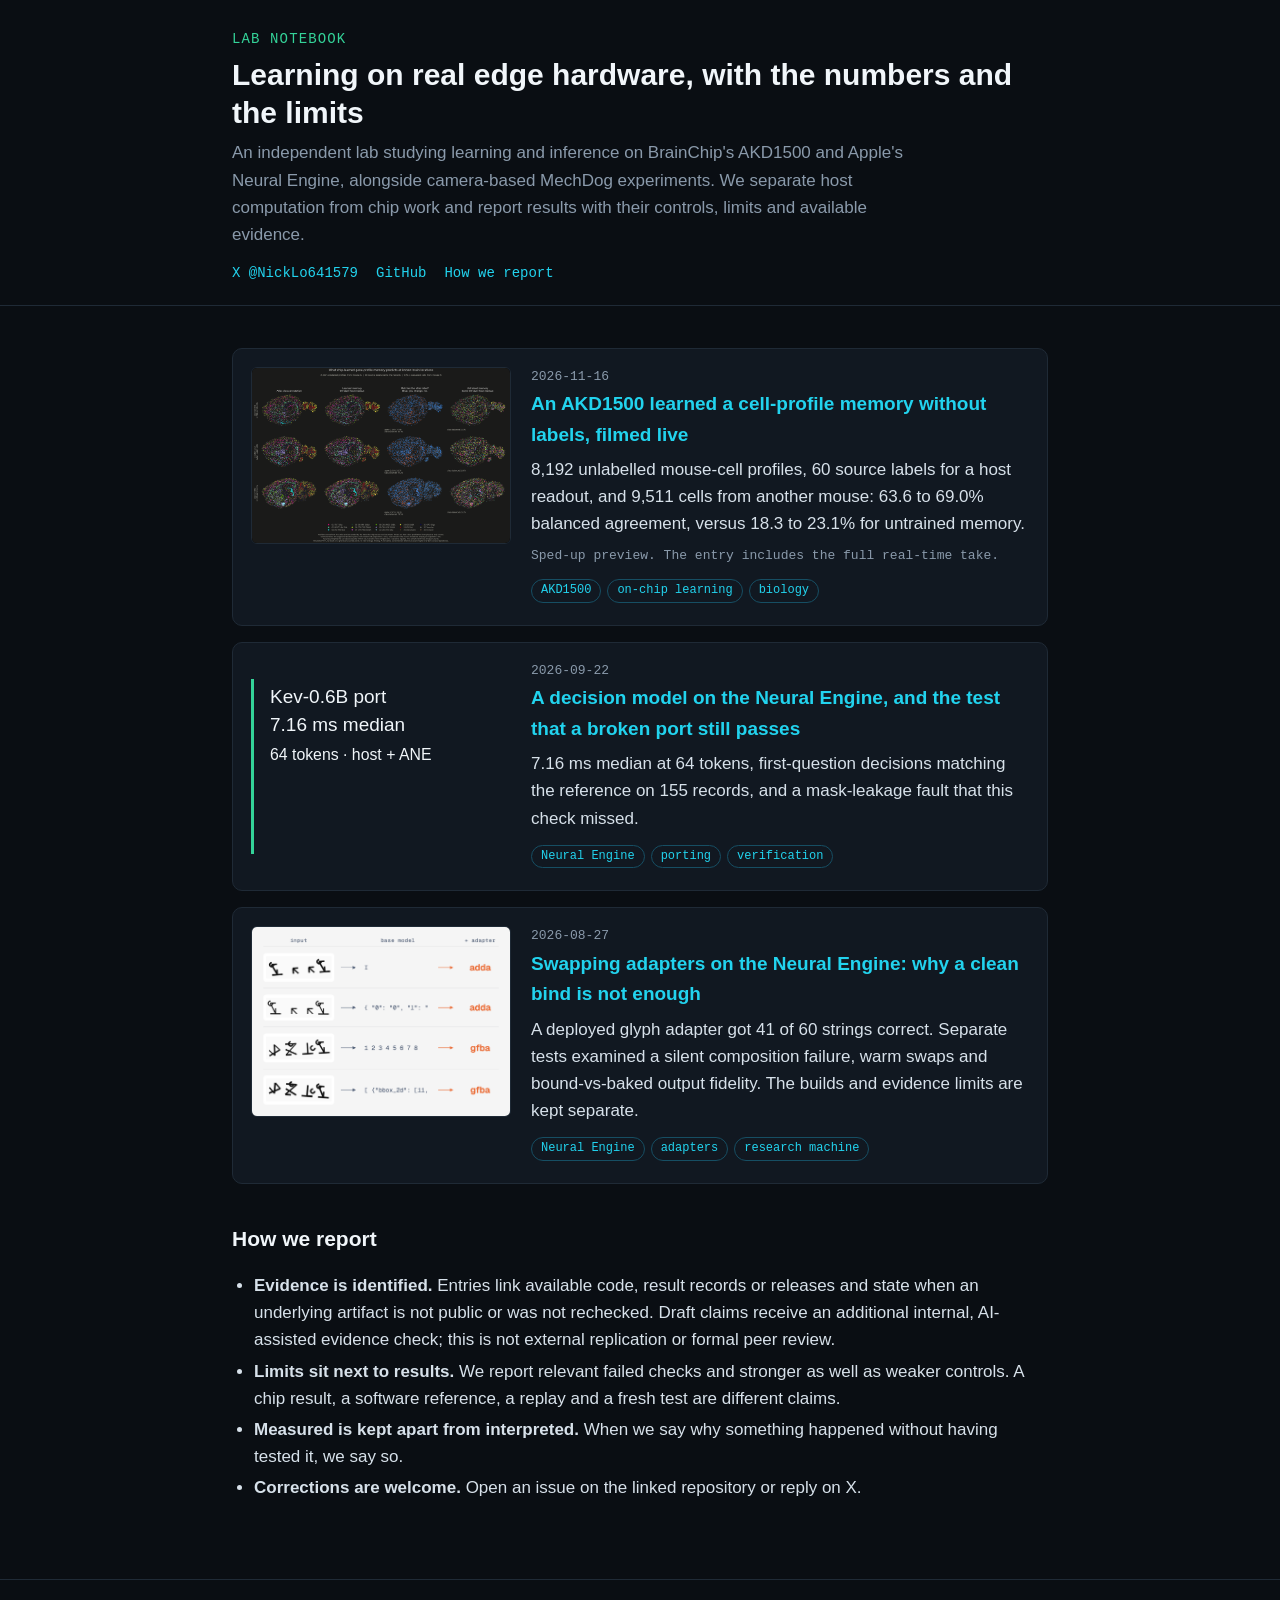
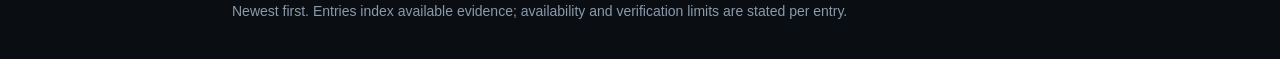
==== index.html @ 0fb78d9e "Lab notebook: first three entries AKD1500 label-free cell-profile memory (live capture), Kev-0.6B on" ====
<!doctype html>
<html lang="en">
<head>
<meta charset="utf-8">
<meta name="viewport" content="width=device-width, initial-scale=1">
<title>Lab notebook · learning on real edge hardware</title>
<meta name="description" content="An independent lab studying learning and inference on edge hardware, with camera-based MechDog experiments, source records and explicit limits.">
<meta property="og:title" content="Lab notebook · learning on real edge hardware">
<meta property="og:image" content="https://midasmulli.github.io/lab-notebook/assets/akd-atlas-live/atlas_map.png">
<link rel="stylesheet" href="style.css">
</head>
<body>
<header class="site"><div class="wrap">
  <div class="name">Lab notebook</div>
  <h1>Learning on real edge hardware, with the numbers and the limits</h1>
  <p>An independent lab studying learning and inference on BrainChip's AKD1500 and Apple's Neural Engine, alongside camera-based MechDog experiments. We separate host computation from chip work and report results with their controls, limits and available evidence.</p>
  <nav><a href="https://x.com/NickLo641579">X @NickLo641579</a><a href="https://github.com/MidasMulli">GitHub</a><a href="#how">How we report</a></nav>
</div></header>
<main><div class="wrap">

<article class="entry-card">
  <a href="entries/2026-11-16-akd1500-label-free-atlas/"><video src="assets/akd-atlas-live/preview.mp4" poster="assets/akd-atlas-live/atlas_map.png" autoplay muted loop playsinline aria-label="Sped-up preview of the live AKD1500 capture"></video></a>
  <div>
    <div class="date">2026-11-16</div>
    <h2><a href="entries/2026-11-16-akd1500-label-free-atlas/">An AKD1500 learned a cell-profile memory without labels, filmed live</a></h2>
    <p>8,192 unlabelled mouse-cell profiles, 60 source labels for a host readout, and 9,511 cells from another mouse: 63.6 to 69.0% balanced agreement, versus 18.3 to 23.1% for untrained memory.</p><p class="meta">Sped-up preview. The entry includes the full real-time take.</p>
    <span class="tag">AKD1500</span><span class="tag">on-chip learning</span><span class="tag">biology</span>
  </div>
</article>

<article class="entry-card">
  <a href="entries/2026-09-22-kev-on-the-neural-engine/" class="claim">Kev-0.6B port<br>7.16 ms median<br><small>64 tokens · host + ANE</small></a>
  <div>
    <div class="date">2026-09-22</div>
    <h2><a href="entries/2026-09-22-kev-on-the-neural-engine/">A decision model on the Neural Engine, and the test that a broken port still passes</a></h2>
    <p>7.16 ms median at 64 tokens, first-question decisions matching the reference on 155 records, and a mask-leakage fault that this check missed.</p>
    <span class="tag">Neural Engine</span><span class="tag">porting</span><span class="tag">verification</span>
  </div>
</article>

<article class="entry-card">
  <a href="entries/2026-08-27-adapters-operator-form/"><img src="assets/ane-adapters/decode_strip.png" alt="Selected successful glyph-decode examples from the deployed adapter"></a>
  <div>
    <div class="date">2026-08-27</div>
    <h2><a href="entries/2026-08-27-adapters-operator-form/">Swapping adapters on the Neural Engine: why a clean bind is not enough</a></h2>
    <p>A deployed glyph adapter got 41 of 60 strings correct. Separate tests examined a silent composition failure, warm swaps and bound-vs-baked output fidelity. The builds and evidence limits are kept separate.</p>
    <span class="tag">Neural Engine</span><span class="tag">adapters</span><span class="tag">research machine</span>
  </div>
</article>

<h2 id="how">How we report</h2>
<ul>
  <li><b>Evidence is identified.</b> Entries link available code, result records or releases and state when an underlying artifact is not public or was not rechecked. Draft claims receive an additional internal, AI-assisted evidence check; this is not external replication or formal peer review.</li>
  <li><b>Limits sit next to results.</b> We report relevant failed checks and stronger as well as weaker controls. A chip result, a software reference, a replay and a fresh test are different claims.</li>
  <li><b>Measured is kept apart from interpreted.</b> When we say why something happened without having tested it, we say so.</li>
  <li><b>Corrections are welcome.</b> Open an issue on the linked repository or reply on X.</li>
</ul>

</div></main>
<footer><div class="wrap">Newest first. Entries index available evidence; availability and verification limits are stated per entry.</div></footer>
</body>
</html>
---- style.css ----
:root {
  --bg: #0a0e13; --panel: #111821; --line: #1f2a36; --text: #d7e1ea; --muted: #8a9aab;
  --cyan: #22d3ee; --green: #34d399; --amber: #fbbf24; --mono: ui-monospace, SFMono-Regular, Menlo, Consolas, monospace;
}
* { box-sizing: border-box; }
html { background: var(--bg); }
body { margin: 0; color: var(--text); font: 17px/1.6 -apple-system, BlinkMacSystemFont, "Segoe UI", Inter, Roboto, sans-serif; }
a { color: var(--cyan); text-decoration: none; }
a:hover { text-decoration: underline; }
.wrap { max-width: 860px; margin: 0 auto; padding: 0 22px; }
header.site { border-bottom: 1px solid var(--line); padding: 28px 0 20px; }
header.site .name { font-family: var(--mono); font-size: 14px; letter-spacing: .08em; color: var(--green); text-transform: uppercase; }
header.site h1 { margin: 6px 0 8px; font-size: 30px; line-height: 1.25; color: #f1f6fa; }
header.site p { margin: 0; color: var(--muted); max-width: 680px; }
header.site nav { margin-top: 14px; font-family: var(--mono); font-size: 14px; }
header.site nav a { margin-right: 18px; }
main { padding: 26px 0 60px; }
h2 { font-size: 21px; margin: 38px 0 12px; color: #f1f6fa; }
h3 { font-size: 17px; margin: 26px 0 8px; color: var(--green); font-family: var(--mono); font-weight: 600; letter-spacing: .02em; }
.entry-card { display: grid; grid-template-columns: 260px 1fr; gap: 20px; padding: 18px; margin: 16px 0; background: var(--panel); border: 1px solid var(--line); border-radius: 10px; }
.entry-card img, .entry-card video { width: 100%; border-radius: 6px; border: 1px solid var(--line); background: #000; display: block; }
.entry-card .date, .meta { font-family: var(--mono); font-size: 13px; color: var(--muted); }
.entry-card h2 { margin: 2px 0 6px; font-size: 19px; }
.entry-card p { margin: 0 0 8px; }
.tag { display: inline-block; font-family: var(--mono); font-size: 12px; color: var(--cyan); border: 1px solid #164e63; border-radius: 999px; padding: 1px 9px; margin: 0 6px 4px 0; }
.claim { font-size: 19px; line-height: 1.5; color: #f1f6fa; border-left: 3px solid var(--green); padding: 4px 0 4px 16px; margin: 18px 0; }
figure { margin: 18px 0; }
figure img, figure video { width: 100%; border-radius: 8px; border: 1px solid var(--line); background: #000; display: block; }
figcaption { font-size: 14px; color: var(--muted); margin-top: 6px; }
table { border-collapse: collapse; width: 100%; margin: 12px 0; font-size: 15px; }
th, td { border-bottom: 1px solid var(--line); padding: 8px 10px; text-align: left; }
th { color: var(--muted); font-weight: 600; font-family: var(--mono); font-size: 13px; }
td.num, th.num { text-align: right; font-family: var(--mono); }
.limits { background: #17130a; border: 1px solid #4a3b12; border-radius: 8px; padding: 6px 18px; }
.limits h3 { color: var(--amber); }
ul { padding-left: 22px; }
li { margin: 4px 0; }
code { font-family: var(--mono); font-size: 14px; background: #0e151d; border: 1px solid var(--line); border-radius: 4px; padding: 1px 5px; }
footer { border-top: 1px solid var(--line); padding: 20px 0 40px; color: var(--muted); font-size: 14px; }
@media (max-width: 680px) { .entry-card { grid-template-columns: 1fr; } header.site h1 { font-size: 25px; } }
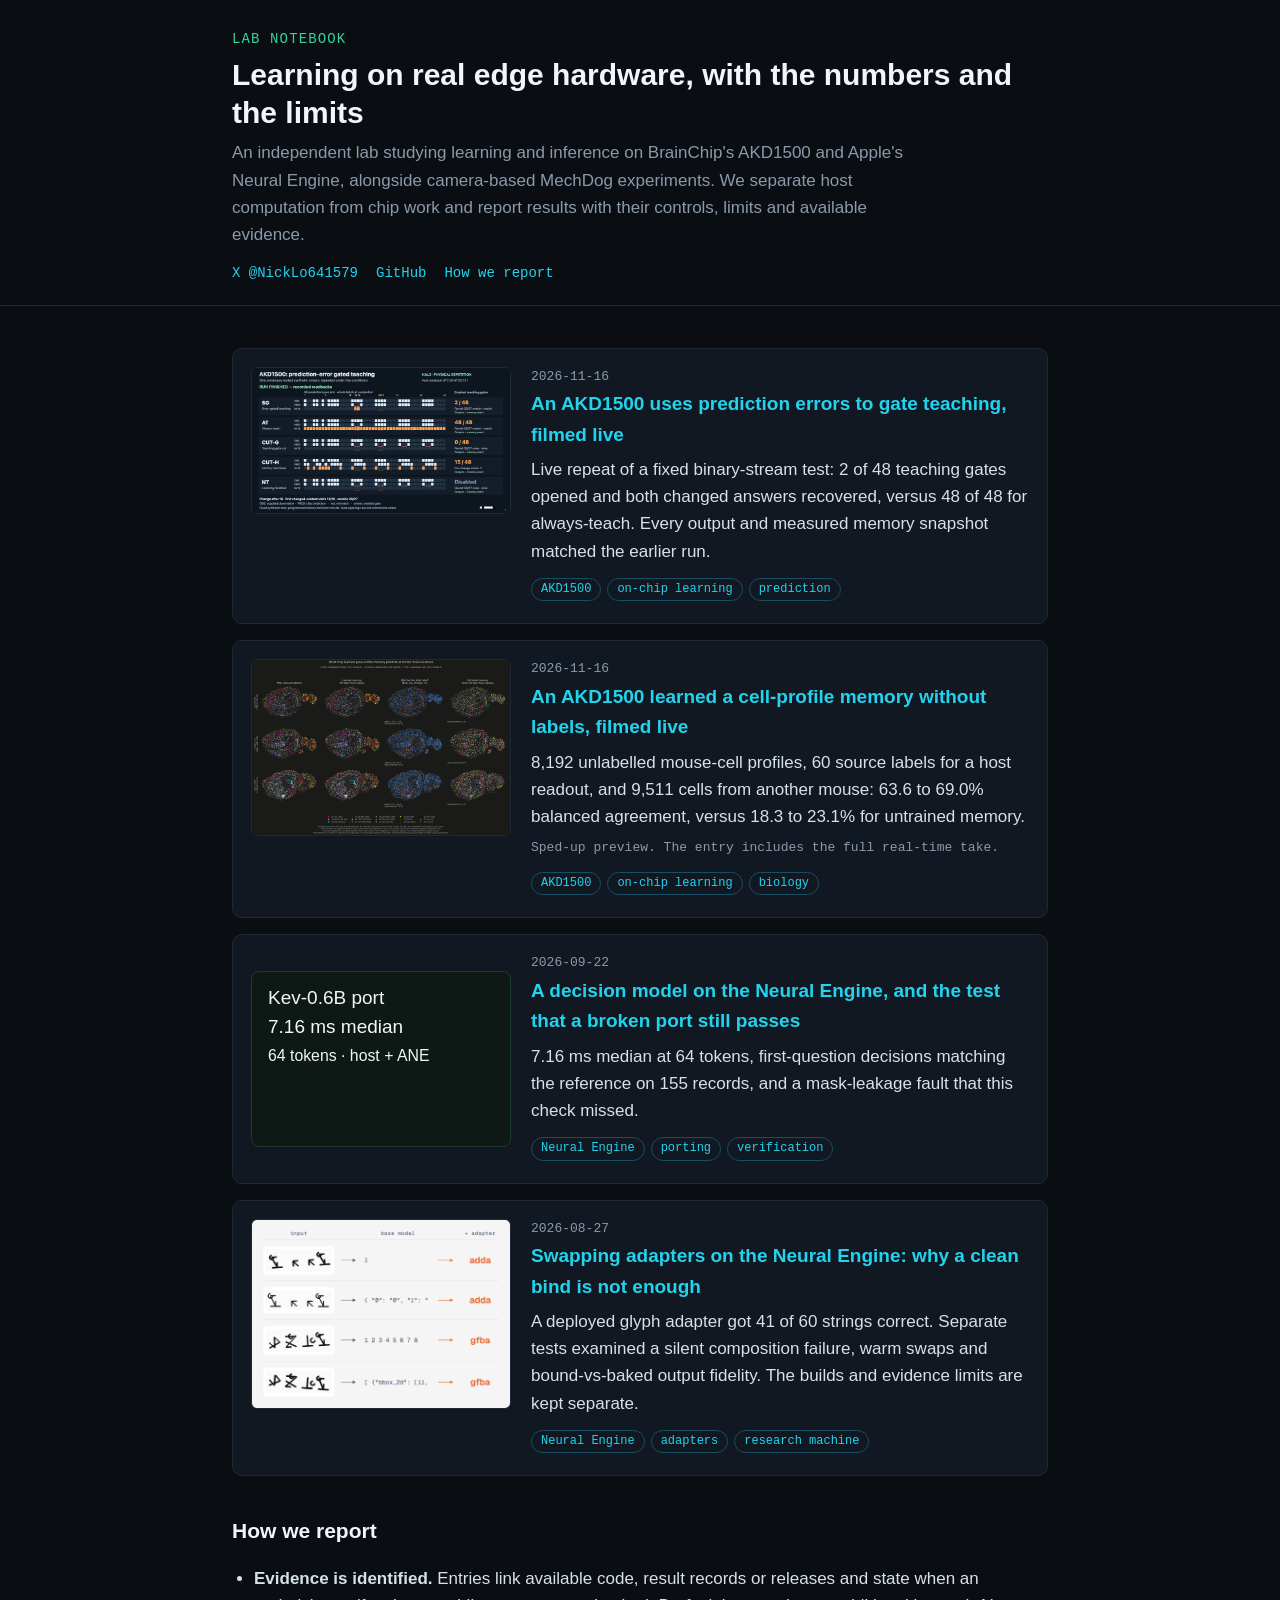
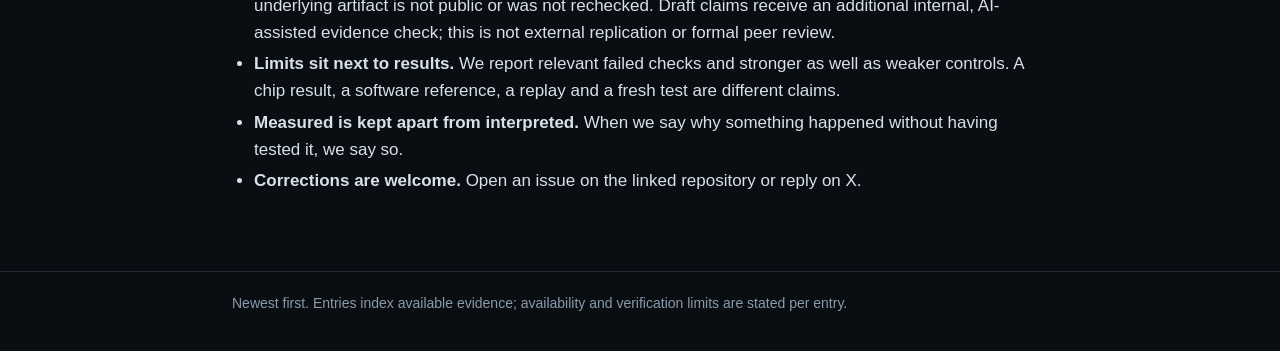
==== commit 36693bfb: "Entry: AKD1500 error-gated teaching, live capture Live repeat of the HAL3 binary-stream test: 2 of 4" ====
--- a/index.html
+++ b/index.html
@@ -17,6 +17,16 @@
   <nav><a href="https://x.com/NickLo641579">X @NickLo641579</a><a href="https://github.com/MidasMulli">GitHub</a><a href="#how">How we report</a></nav>
 </div></header>
 <main><div class="wrap">
+
+<article class="entry-card">
+  <a href="entries/2026-11-16-akd1500-error-gated-teaching-live/"><video src="assets/hal3-live/HAL3_LIVE_0d720c26_1080p60.mp4" poster="assets/hal3-live/finished.png" muted playsinline preload="metadata" aria-label="Live capture of the AKD1500 error-gated teaching run"></video></a>
+  <div>
+    <div class="date">2026-11-16</div>
+    <h2><a href="entries/2026-11-16-akd1500-error-gated-teaching-live/">An AKD1500 uses prediction errors to gate teaching, filmed live</a></h2>
+    <p>Live repeat of a fixed binary-stream test: 2 of 48 teaching gates opened and both changed answers recovered, versus 48 of 48 for always-teach. Every output and measured memory snapshot matched the earlier run.</p>
+    <span class="tag">AKD1500</span><span class="tag">on-chip learning</span><span class="tag">prediction</span>
+  </div>
+</article>
 
 <article class="entry-card">
   <a href="entries/2026-11-16-akd1500-label-free-atlas/"><video src="assets/akd-atlas-live/preview.mp4" poster="assets/akd-atlas-live/atlas_map.png" autoplay muted loop playsinline aria-label="Sped-up preview of the live AKD1500 capture"></video></a>
--- a/style.css
+++ b/style.css
@@ -23,7 +23,7 @@
 .entry-card h2 { margin: 2px 0 6px; font-size: 19px; }
 .entry-card p { margin: 0 0 8px; }
 .tag { display: inline-block; font-family: var(--mono); font-size: 12px; color: var(--cyan); border: 1px solid #164e63; border-radius: 999px; padding: 1px 9px; margin: 0 6px 4px 0; }
-.claim { font-size: 19px; line-height: 1.5; color: #f1f6fa; border-left: 3px solid var(--green); padding: 4px 0 4px 16px; margin: 18px 0; }
+.claim { font-size: 19px; line-height: 1.5; color: #f1f6fa; background: #0e1916; border: 1px solid #1b3a30; border-radius: 8px; padding: 12px 16px; margin: 18px 0; }
 figure { margin: 18px 0; }
 figure img, figure video { width: 100%; border-radius: 8px; border: 1px solid var(--line); background: #000; display: block; }
 figcaption { font-size: 14px; color: var(--muted); margin-top: 6px; }
